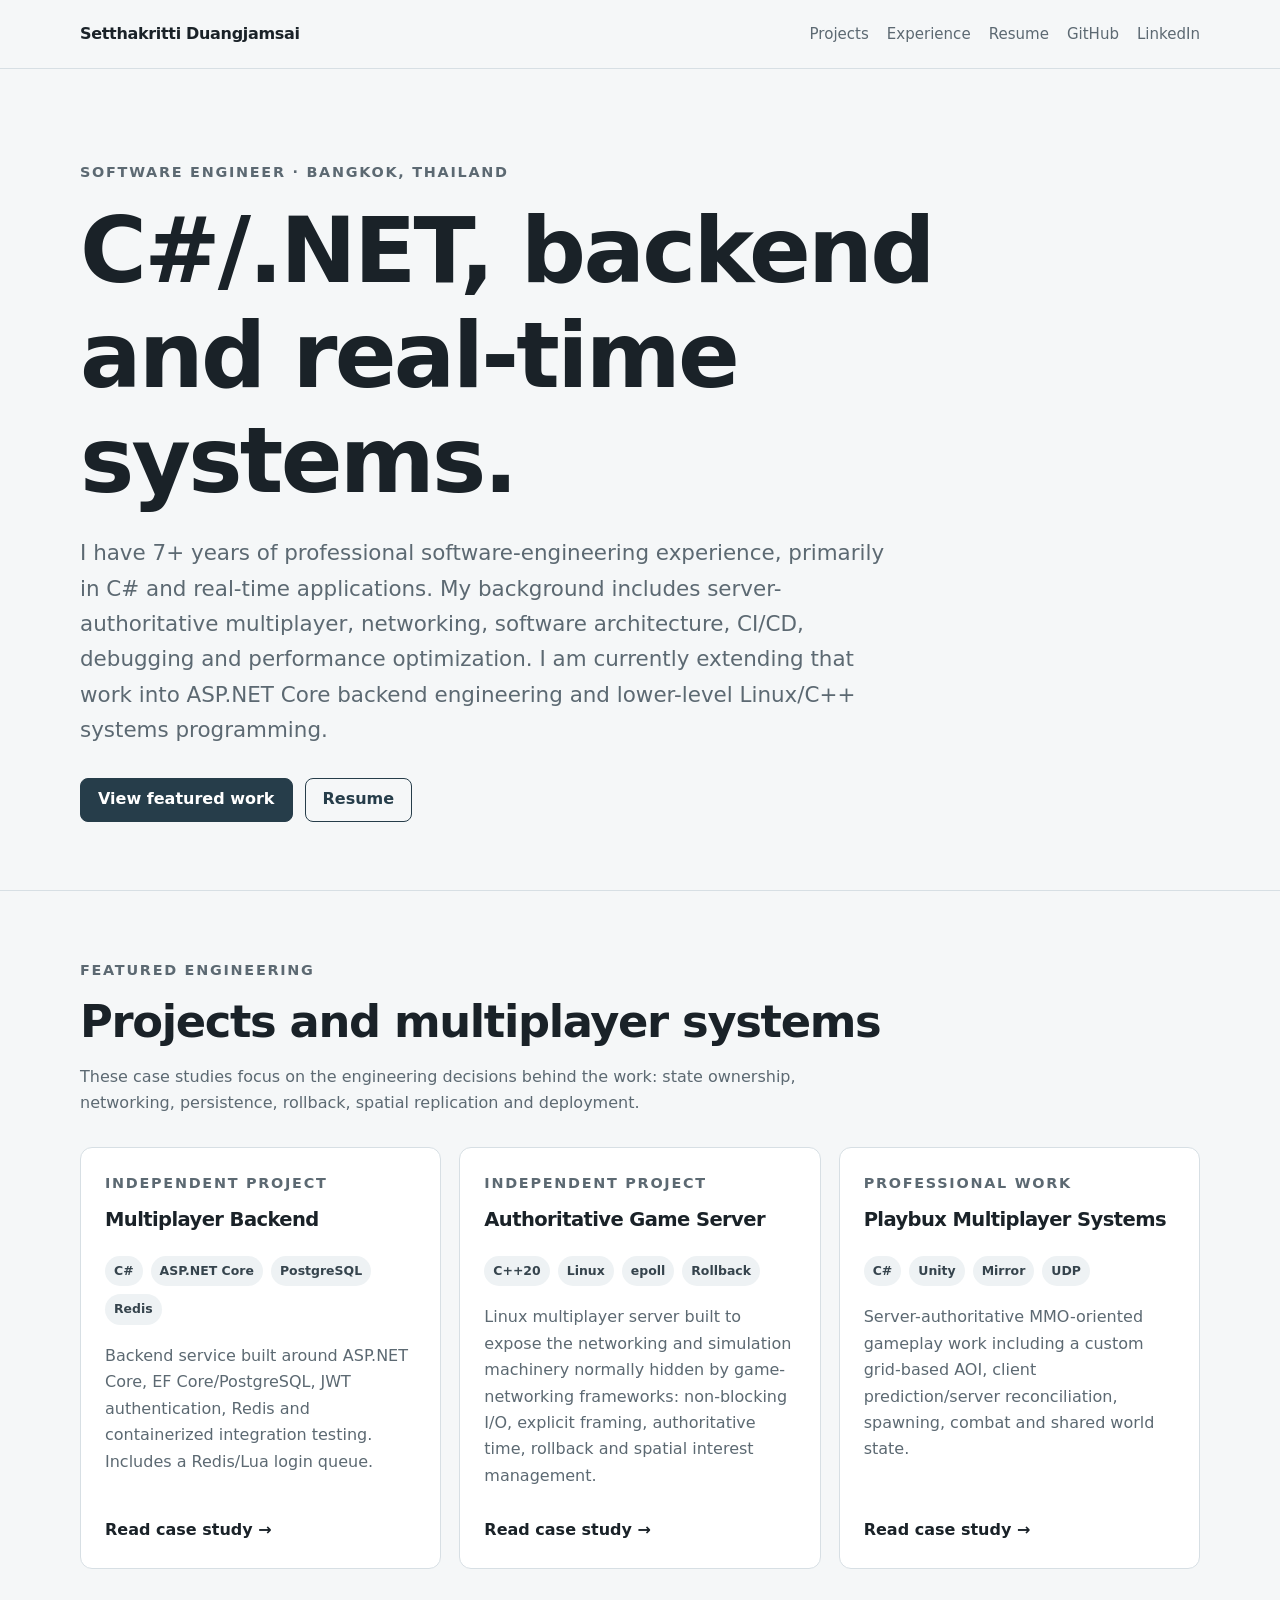
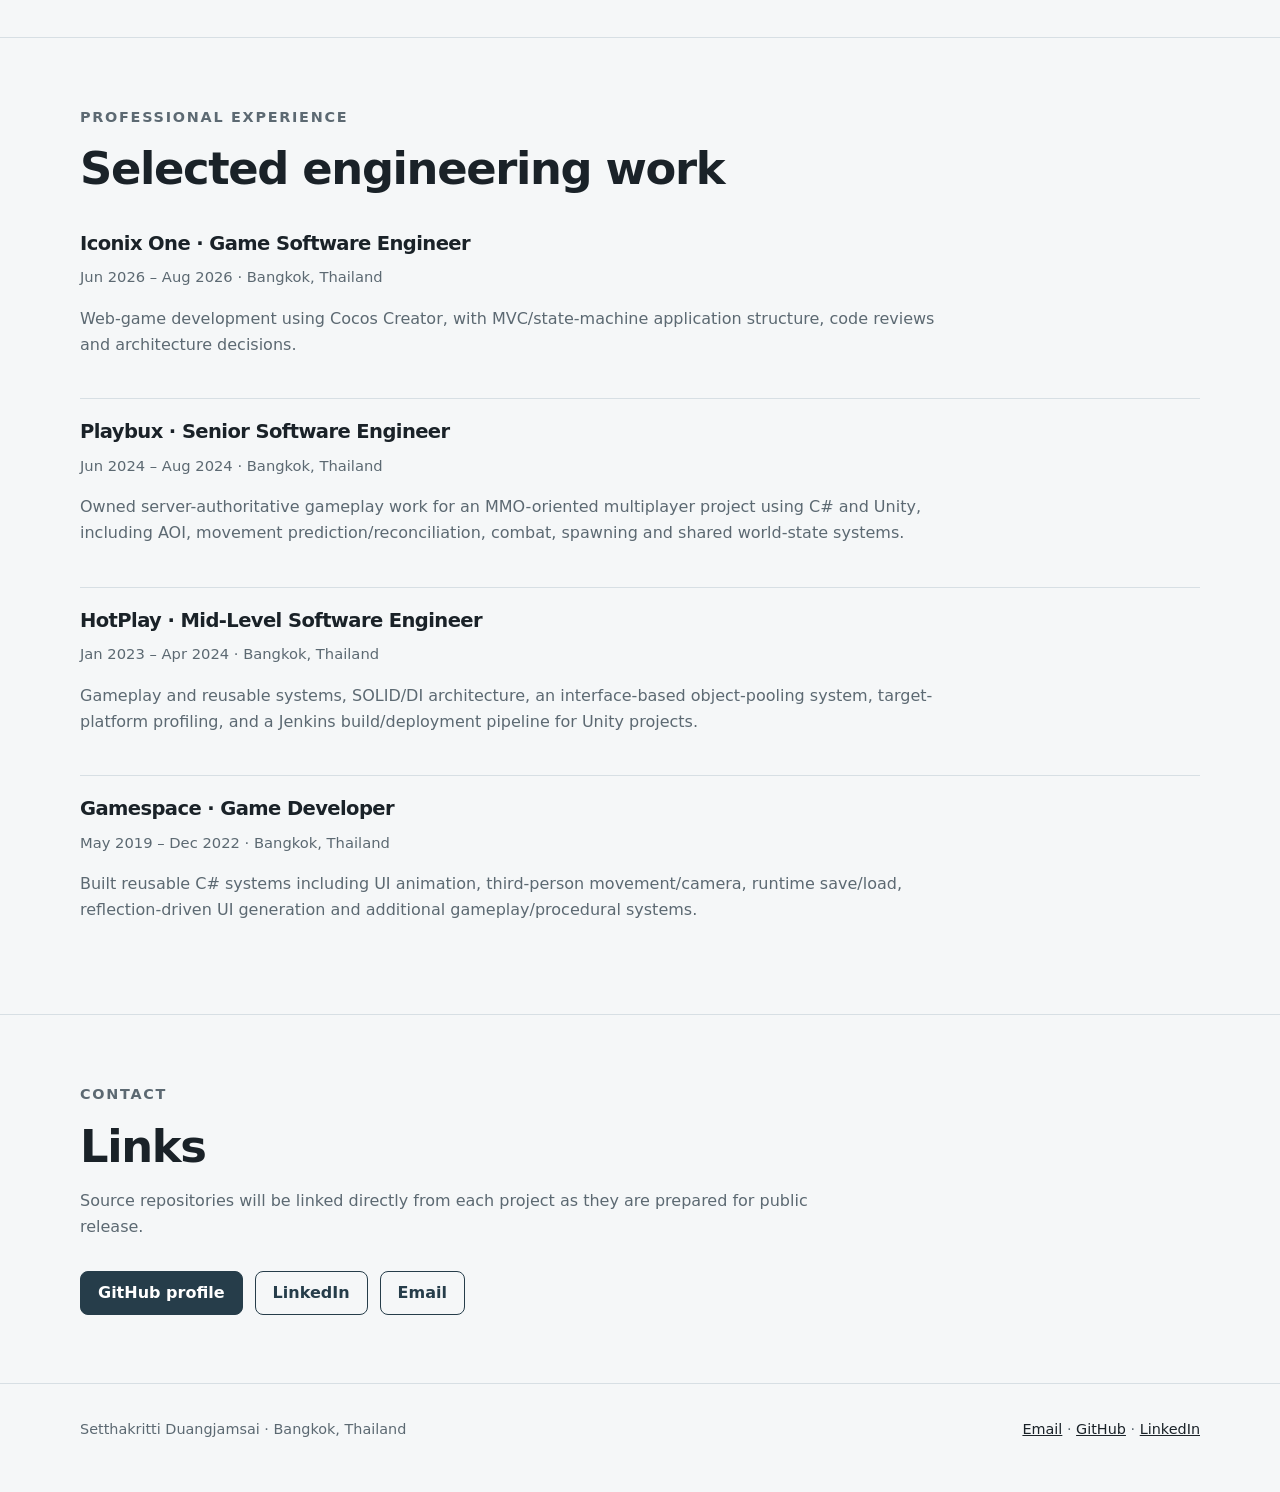
==== index.html @ 608bf7b0 "Create engineering portfolio site" ====
<!doctype html>
<html lang="en">
<head>
  <meta charset="utf-8">
  <meta name="viewport" content="width=device-width, initial-scale=1">
  <title>Setthakritti Duangjamsai · Software Engineer</title>
  <meta name="description" content="Software engineer focused on C#/.NET backend, real-time systems, multiplayer networking, and Linux C++ systems engineering.">
  <link rel="stylesheet" href="/css/style.css">
</head>
<body>
<header class="site-header">
  <div class="container nav">
    <a class="brand" href="/index.html">Setthakritti Duangjamsai</a>
    <nav class="nav-links" aria-label="Primary">
      <a href="/index.html#projects">Projects</a>
      <a href="/index.html#experience">Experience</a>
      <a href="/resume/Setthakritti_Duangjamsai_Resume.pdf">Resume</a>
      <a href="https://github.com/MagicalMontra">GitHub</a>
      <a href="https://www.linkedin.com/in/setthakritti-duangjamsai-0205b9189/">LinkedIn</a>
    </nav>
  </div>
</header>

<main>
  <section class="hero">
    <div class="container">
      <p class="eyebrow">Software Engineer · Bangkok, Thailand</p>
      <h1>C#/.NET, backend and real-time systems.</h1>
      <p class="lead">
        I have 7+ years of professional software-engineering experience, primarily in C# and real-time applications.
        My background includes server-authoritative multiplayer, networking, software architecture, CI/CD,
        debugging and performance optimization. I am currently extending that work into ASP.NET Core backend
        engineering and lower-level Linux/C++ systems programming.
      </p>
      <div class="hero-actions">
        <a class="button" href="#projects">View featured work</a>
        <a class="button secondary" href="/resume/Setthakritti_Duangjamsai_Resume.pdf">Resume</a>
      </div>
    </div>
  </section>

  <section class="section" id="projects">
    <div class="container">
      <p class="eyebrow">Featured engineering</p>
      <h2>Projects and multiplayer systems</h2>
      <p class="section-intro">
        These case studies focus on the engineering decisions behind the work: state ownership,
        networking, persistence, rollback, spatial replication and deployment.
      </p>

      <div class="cards">
        <article class="card">
          <p class="eyebrow">Independent project</p>
          <h3>Multiplayer Backend</h3>
          <div class="tags">
            <span class="tag">C#</span>
            <span class="tag">ASP.NET Core</span>
            <span class="tag">PostgreSQL</span>
            <span class="tag">Redis</span>
          </div>
          <p>
            Backend service built around ASP.NET Core, EF Core/PostgreSQL, JWT authentication,
            Redis and containerized integration testing. Includes a Redis/Lua login queue.
          </p>
          <a class="card-link" href="/projects/backend.html">Read case study →</a>
        </article>

        <article class="card">
          <p class="eyebrow">Independent project</p>
          <h3>Authoritative Game Server</h3>
          <div class="tags">
            <span class="tag">C++20</span>
            <span class="tag">Linux</span>
            <span class="tag">epoll</span>
            <span class="tag">Rollback</span>
          </div>
          <p>
            Linux multiplayer server built to expose the networking and simulation machinery normally
            hidden by game-networking frameworks: non-blocking I/O, explicit framing, authoritative time,
            rollback and spatial interest management.
          </p>
          <a class="card-link" href="/projects/game-server.html">Read case study →</a>
        </article>

        <article class="card">
          <p class="eyebrow">Professional work</p>
          <h3>Playbux Multiplayer Systems</h3>
          <div class="tags">
            <span class="tag">C#</span>
            <span class="tag">Unity</span>
            <span class="tag">Mirror</span>
            <span class="tag">UDP</span>
          </div>
          <p>
            Server-authoritative MMO-oriented gameplay work including a custom grid-based AOI,
            client prediction/server reconciliation, spawning, combat and shared world state.
          </p>
          <a class="card-link" href="/projects/playbux.html">Read case study →</a>
        </article>
      </div>
    </div>
  </section>

  <section class="section" id="experience">
    <div class="container">
      <p class="eyebrow">Professional experience</p>
      <h2>Selected engineering work</h2>

      <div class="work-list">
        <article class="work-item">
          <h3>Iconix One · Game Software Engineer</h3>
          <div class="work-meta">Jun 2026 – Aug 2026 · Bangkok, Thailand</div>
          <p>
            Web-game development using Cocos Creator, with MVC/state-machine application structure,
            code reviews and architecture decisions.
          </p>
        </article>

        <article class="work-item">
          <h3>Playbux · Senior Software Engineer</h3>
          <div class="work-meta">Jun 2024 – Aug 2024 · Bangkok, Thailand</div>
          <p>
            Owned server-authoritative gameplay work for an MMO-oriented multiplayer project using C# and Unity,
            including AOI, movement prediction/reconciliation, combat, spawning and shared world-state systems.
          </p>
        </article>

        <article class="work-item">
          <h3>HotPlay · Mid-Level Software Engineer</h3>
          <div class="work-meta">Jan 2023 – Apr 2024 · Bangkok, Thailand</div>
          <p>
            Gameplay and reusable systems, SOLID/DI architecture, an interface-based object-pooling system,
            target-platform profiling, and a Jenkins build/deployment pipeline for Unity projects.
          </p>
        </article>

        <article class="work-item">
          <h3>Gamespace · Game Developer</h3>
          <div class="work-meta">May 2019 – Dec 2022 · Bangkok, Thailand</div>
          <p>
            Built reusable C# systems including UI animation, third-person movement/camera, runtime save/load,
            reflection-driven UI generation and additional gameplay/procedural systems.
          </p>
        </article>
      </div>
    </div>
  </section>

  <section class="section">
    <div class="container">
      <p class="eyebrow">Contact</p>
      <h2>Links</h2>
      <p class="section-intro">
        Source repositories will be linked directly from each project as they are prepared for public release.
      </p>
      <div class="actions">
        <a class="button" href="https://github.com/MagicalMontra">GitHub profile</a>
        <a class="button secondary" href="https://www.linkedin.com/in/setthakritti-duangjamsai-0205b9189/">LinkedIn</a>
        <a class="button secondary" href="mailto:setthakritti@gmail.com">Email</a>
      </div>
    </div>
  </section>
</main>

<footer class="footer">
  <div class="container footer-row">
    <span>Setthakritti Duangjamsai · Bangkok, Thailand</span>
    <span>
      <a href="mailto:setthakritti@gmail.com">Email</a> ·
      <a href="https://github.com/MagicalMontra">GitHub</a> ·
      <a href="https://www.linkedin.com/in/setthakritti-duangjamsai-0205b9189/">LinkedIn</a>
    </span>
  </div>
</footer>
</body>
</html>
---- css/style.css ----
:root {
  --bg: #f5f7f8;
  --surface: #ffffff;
  --surface-soft: #eef2f4;
  --text: #1a2228;
  --muted: #5c6972;
  --line: #d7dfe4;
  --accent: #263d4a;
  --accent-soft: #dfe8ec;
  --max: 1120px;
}

* { box-sizing: border-box; }

html {
  scroll-behavior: smooth;
}

body {
  margin: 0;
  font-family: Inter, ui-sans-serif, system-ui, -apple-system, BlinkMacSystemFont,
    "Segoe UI", sans-serif;
  color: var(--text);
  background: var(--bg);
  line-height: 1.65;
  -webkit-font-smoothing: antialiased;
}

a {
  color: inherit;
}

a:hover {
  color: var(--accent);
}

.container {
  width: min(calc(100% - 40px), var(--max));
  margin: 0 auto;
}

.site-header {
  position: sticky;
  top: 0;
  z-index: 20;
  background: rgba(245,247,248,.94);
  backdrop-filter: blur(12px);
  border-bottom: 1px solid var(--line);
}

.nav {
  min-height: 68px;
  display: flex;
  align-items: center;
  justify-content: space-between;
  gap: 24px;
}

.brand {
  font-weight: 750;
  text-decoration: none;
  letter-spacing: -.02em;
}

.nav-links {
  display: flex;
  align-items: center;
  gap: 18px;
  flex-wrap: wrap;
}

.nav-links a {
  color: var(--muted);
  text-decoration: none;
  font-size: .94rem;
}

.nav-links a:hover {
  color: var(--text);
}

.hero {
  padding: 92px 0 68px;
  border-bottom: 1px solid var(--line);
}

.eyebrow {
  margin: 0 0 14px;
  color: var(--muted);
  font-size: .9rem;
  font-weight: 700;
  text-transform: uppercase;
  letter-spacing: .12em;
}

h1, h2, h3 {
  margin-top: 0;
  line-height: 1.15;
  letter-spacing: -.03em;
}

h1 {
  max-width: 900px;
  margin-bottom: 22px;
  font-size: clamp(2.8rem, 8vw, 5.7rem);
  font-weight: 790;
}

h2 {
  margin-bottom: 16px;
  font-size: clamp(1.9rem, 4vw, 2.8rem);
}

h3 {
  margin-bottom: 10px;
  font-size: 1.22rem;
}

.lead {
  max-width: 820px;
  margin: 0;
  color: var(--muted);
  font-size: clamp(1.08rem, 2vw, 1.34rem);
}

.hero-actions,
.actions {
  display: flex;
  gap: 12px;
  flex-wrap: wrap;
  margin-top: 30px;
}

.button {
  display: inline-flex;
  align-items: center;
  justify-content: center;
  min-height: 44px;
  padding: 0 17px;
  border: 1px solid var(--accent);
  border-radius: 8px;
  background: var(--accent);
  color: #fff;
  font-weight: 700;
  text-decoration: none;
}

.button.secondary {
  background: transparent;
  color: var(--accent);
}

.section {
  padding: 68px 0;
  border-bottom: 1px solid var(--line);
}

.section-intro {
  max-width: 760px;
  margin: 0 0 30px;
  color: var(--muted);
}

.cards {
  display: grid;
  grid-template-columns: repeat(3, 1fr);
  gap: 18px;
}

.card {
  display: flex;
  flex-direction: column;
  min-height: 100%;
  padding: 24px;
  border: 1px solid var(--line);
  border-radius: 12px;
  background: var(--surface);
}

.card p {
  margin-top: 0;
  color: var(--muted);
}

.card .card-link {
  margin-top: auto;
  padding-top: 12px;
  font-weight: 750;
  text-decoration: none;
}

.tags {
  display: flex;
  gap: 8px;
  flex-wrap: wrap;
  margin: 14px 0 18px;
}

.tag {
  padding: 5px 9px;
  border-radius: 999px;
  background: var(--surface-soft);
  color: #36444d;
  font-size: .78rem;
  font-weight: 700;
}

.work-list {
  display: grid;
  gap: 18px;
}

.work-item {
  padding: 22px 0;
  border-top: 1px solid var(--line);
}

.work-item:first-child {
  border-top: 0;
}

.work-meta {
  color: var(--muted);
  font-size: .92rem;
}

.work-item p {
  max-width: 860px;
  margin-bottom: 0;
  color: var(--muted);
}

.detail-hero {
  padding: 74px 0 50px;
  border-bottom: 1px solid var(--line);
}

.detail-hero h1 {
  max-width: 950px;
  font-size: clamp(2.5rem, 7vw, 4.7rem);
}

.content-grid {
  display: grid;
  grid-template-columns: 1.8fr .8fr;
  gap: 54px;
  align-items: start;
}

.prose {
  max-width: 790px;
}

.prose p,
.prose li {
  color: #37434b;
}

.prose h2 {
  margin-top: 48px;
  margin-bottom: 14px;
  font-size: 1.7rem;
}

.prose h3 {
  margin-top: 30px;
}

.prose ul {
  padding-left: 22px;
}

.sidebar {
  position: sticky;
  top: 96px;
  padding: 22px;
  border: 1px solid var(--line);
  border-radius: 12px;
  background: var(--surface);
}

.sidebar dl {
  margin: 0;
}

.sidebar dt {
  margin-top: 16px;
  color: var(--muted);
  font-size: .78rem;
  font-weight: 750;
  text-transform: uppercase;
  letter-spacing: .08em;
}

.sidebar dt:first-child {
  margin-top: 0;
}

.sidebar dd {
  margin: 3px 0 0;
}

.architecture {
  overflow-x: auto;
  margin: 24px 0;
  padding: 24px;
  border: 1px solid var(--line);
  border-radius: 10px;
  background: #11181d;
  color: #e9f0f3;
  font-family: "Cascadia Code", "SFMono-Regular", Consolas, monospace;
  font-size: .87rem;
  line-height: 1.55;
  white-space: pre;
}

.callout {
  margin: 28px 0;
  padding: 18px 20px;
  border-left: 4px solid var(--accent);
  background: var(--accent-soft);
}

.footer {
  padding: 34px 0 50px;
  color: var(--muted);
  font-size: .9rem;
}

.footer-row {
  display: flex;
  justify-content: space-between;
  gap: 20px;
  flex-wrap: wrap;
}

.footer a {
  color: var(--text);
}

@media (max-width: 860px) {
  .cards,
  .content-grid {
    grid-template-columns: 1fr;
  }

  .sidebar {
    position: static;
  }

  .hero {
    padding-top: 64px;
  }
}

@media (max-width: 620px) {
  .container {
    width: min(calc(100% - 28px), var(--max));
  }

  .nav {
    align-items: flex-start;
    flex-direction: column;
    padding: 14px 0;
  }

  .nav-links {
    gap: 12px;
  }

  .hero,
  .section {
    padding-top: 50px;
    padding-bottom: 50px;
  }
}
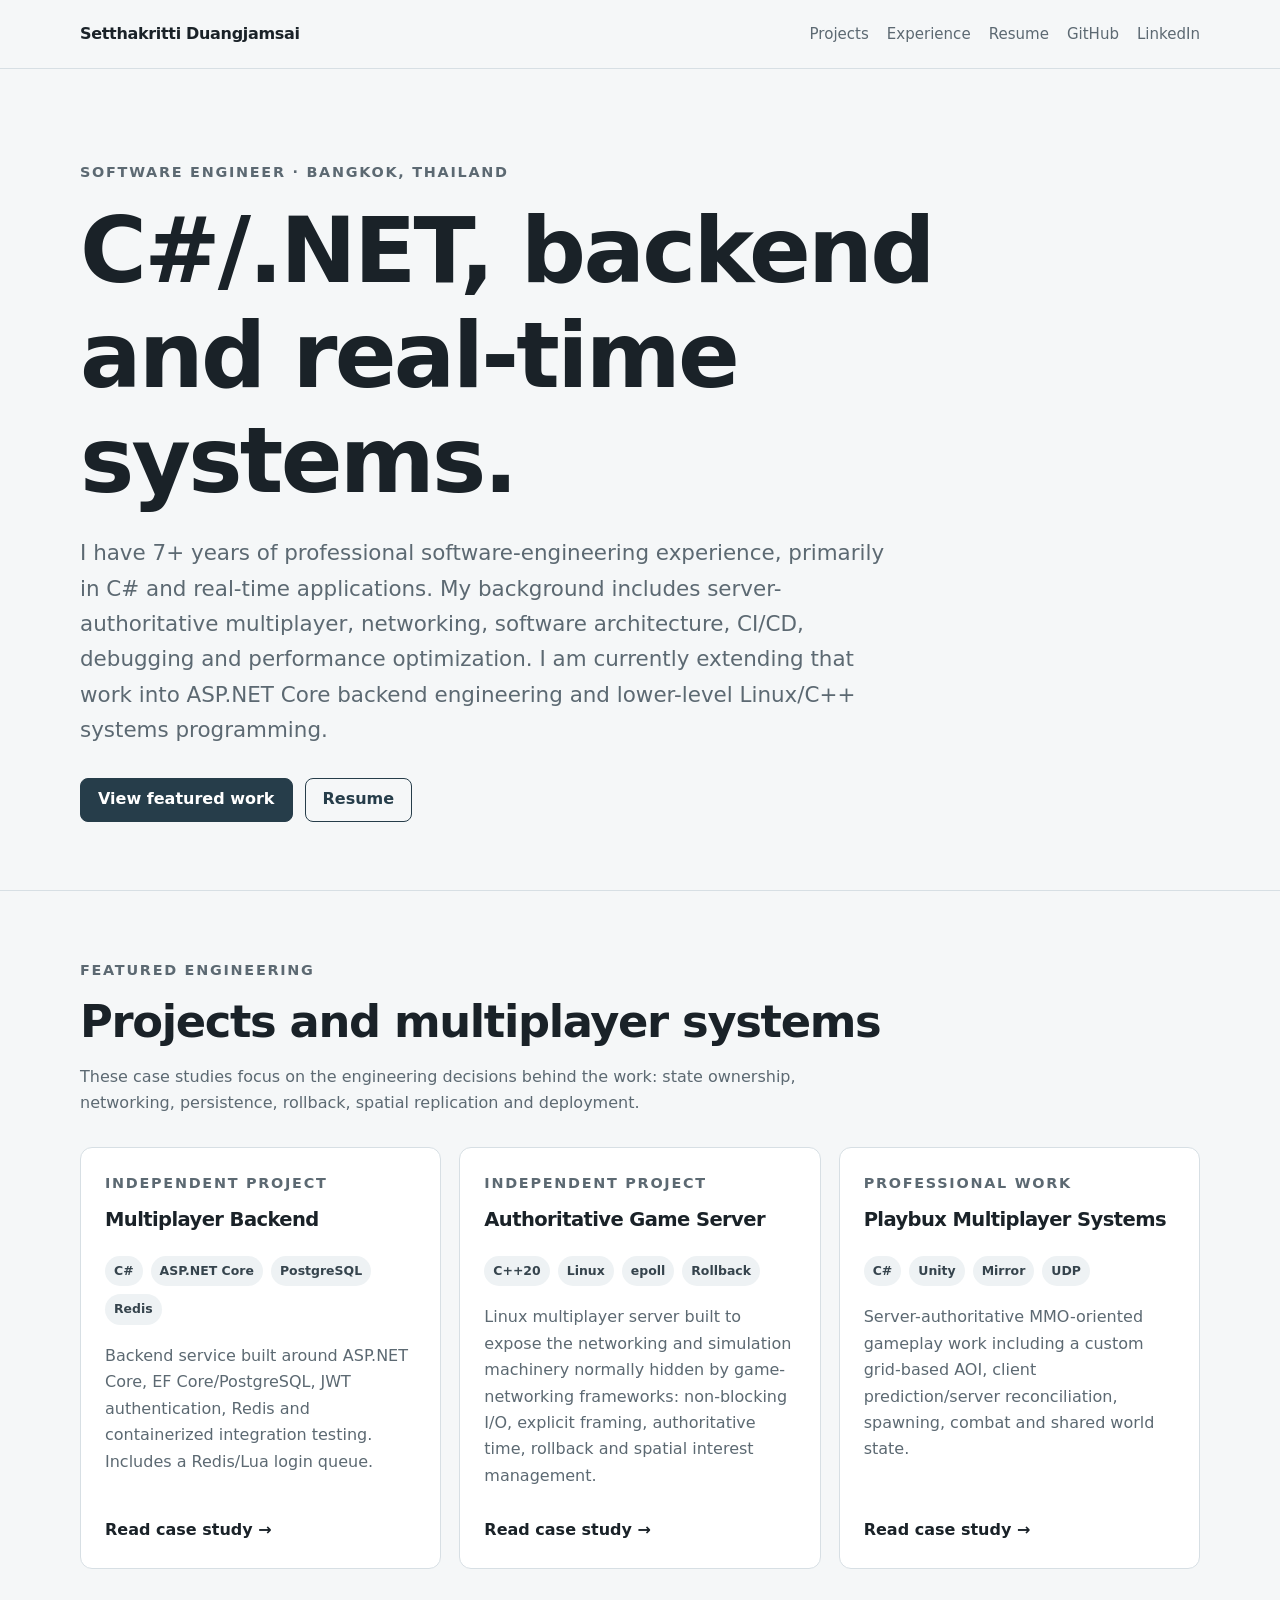
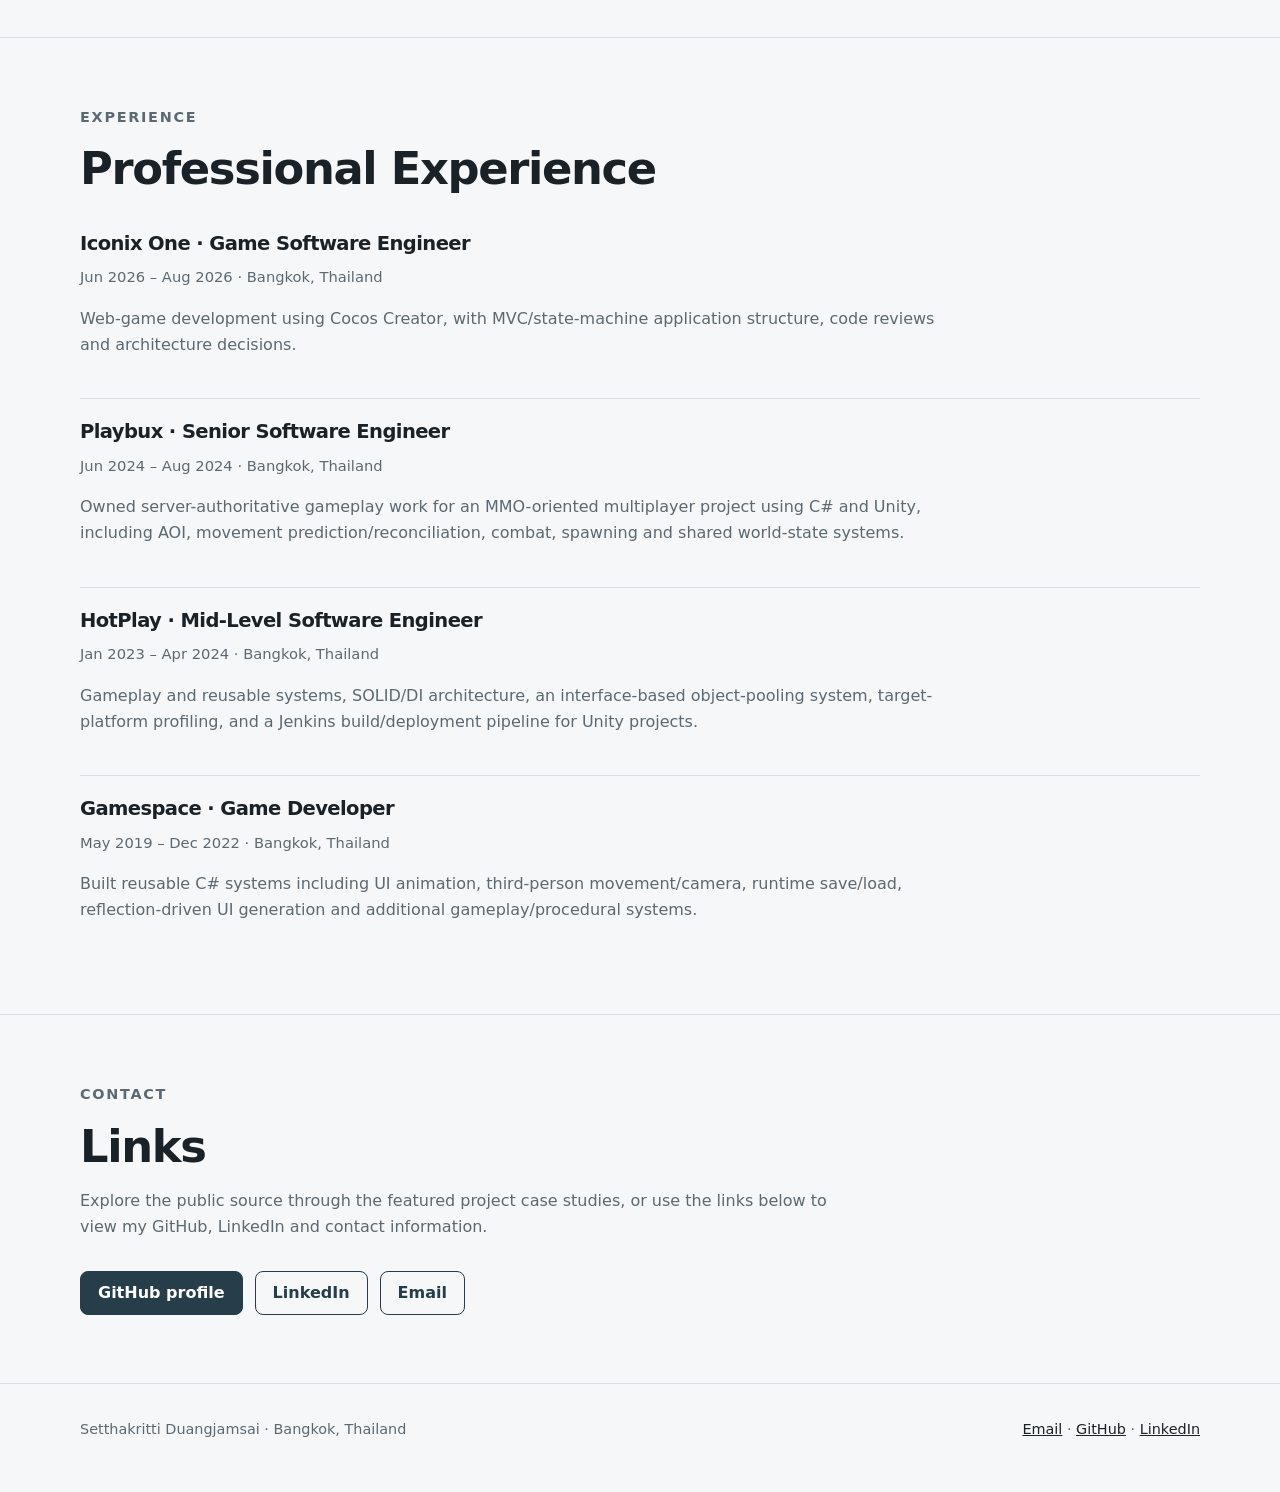
==== commit fe222cc6: "Clean up homepage section wording" ====
--- a/index.html
+++ b/index.html
@@ -103,8 +103,8 @@
 
   <section class="section" id="experience">
     <div class="container">
-      <p class="eyebrow">Professional experience</p>
-      <h2>Selected engineering work</h2>
+      <p class="eyebrow">Experience</p>
+      <h2>Professional Experience</h2>
 
       <div class="work-list">
         <article class="work-item">
@@ -151,7 +151,7 @@
       <p class="eyebrow">Contact</p>
       <h2>Links</h2>
       <p class="section-intro">
-        Source repositories will be linked directly from each project as they are prepared for public release.
+        Explore the public source through the featured project case studies, or use the links below to view my GitHub, LinkedIn and contact information.
       </p>
       <div class="actions">
         <a class="button" href="https://github.com/MagicalMontra">GitHub profile</a>
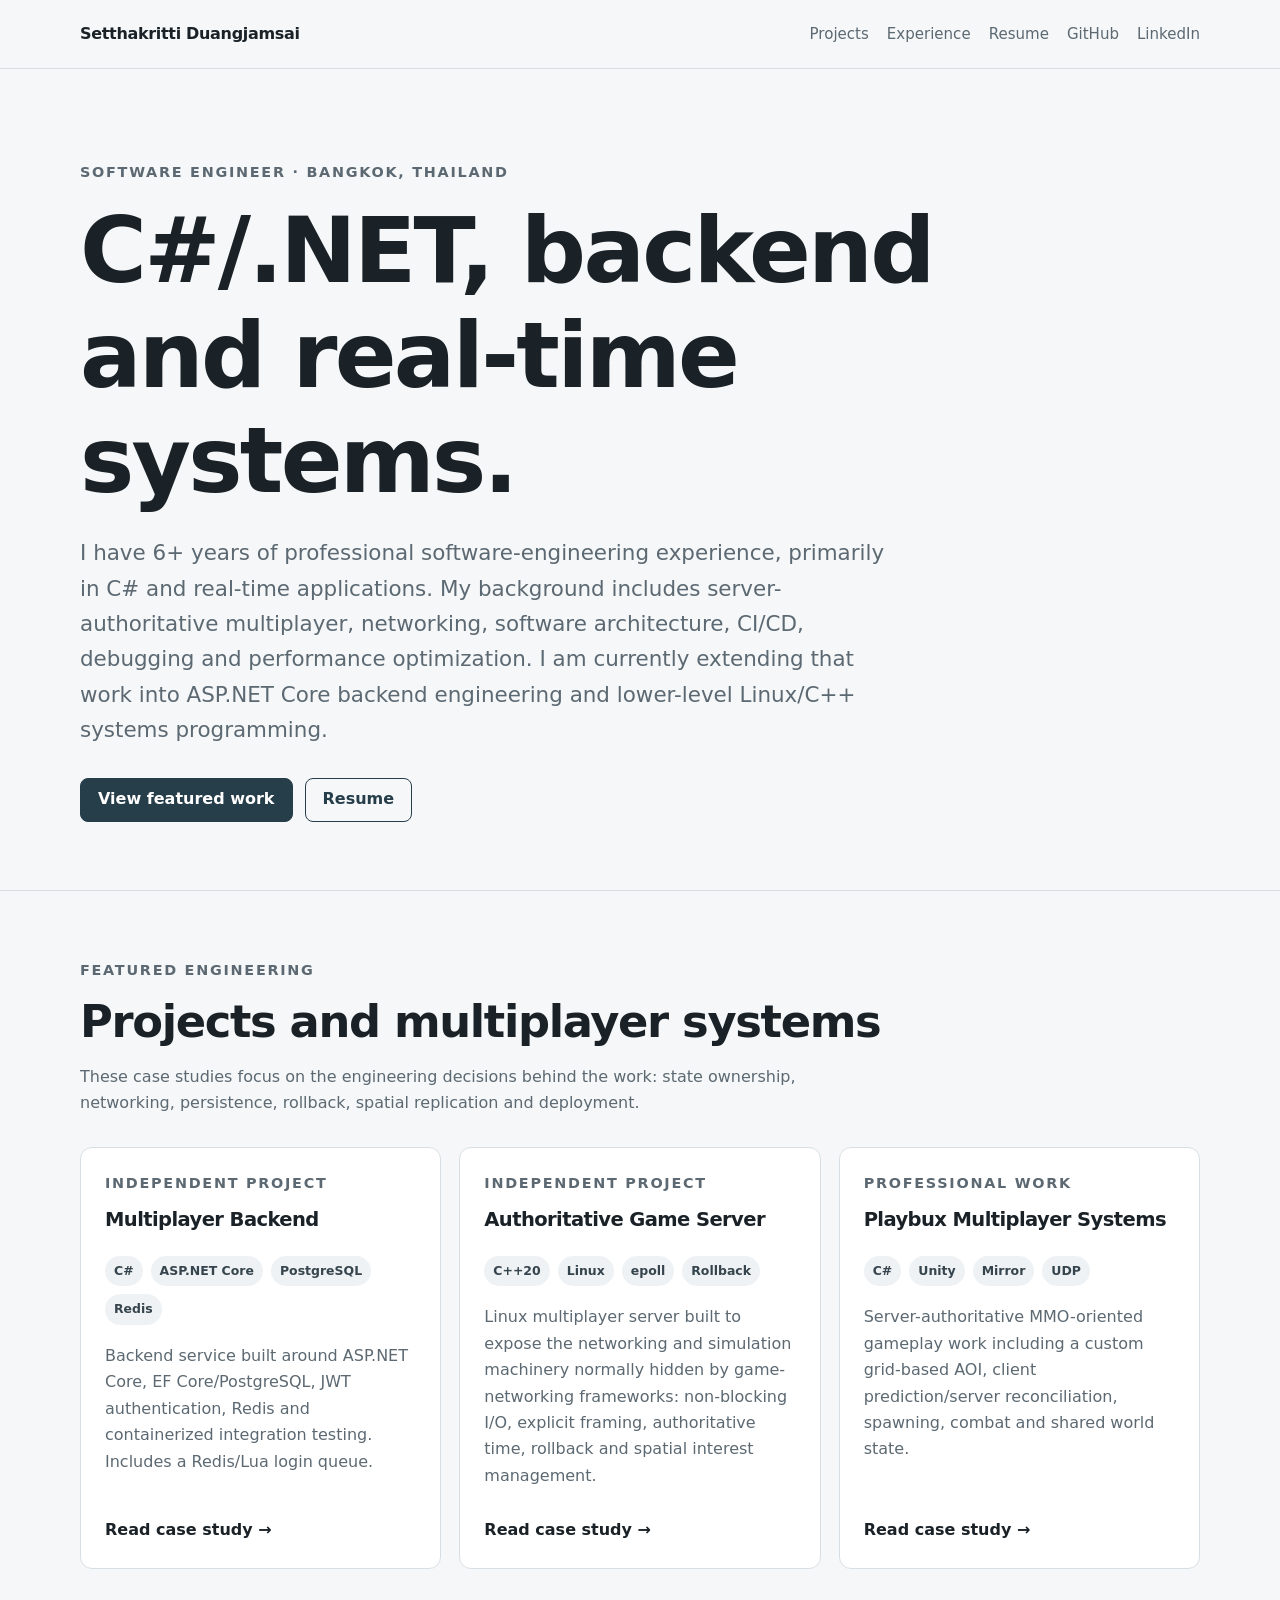
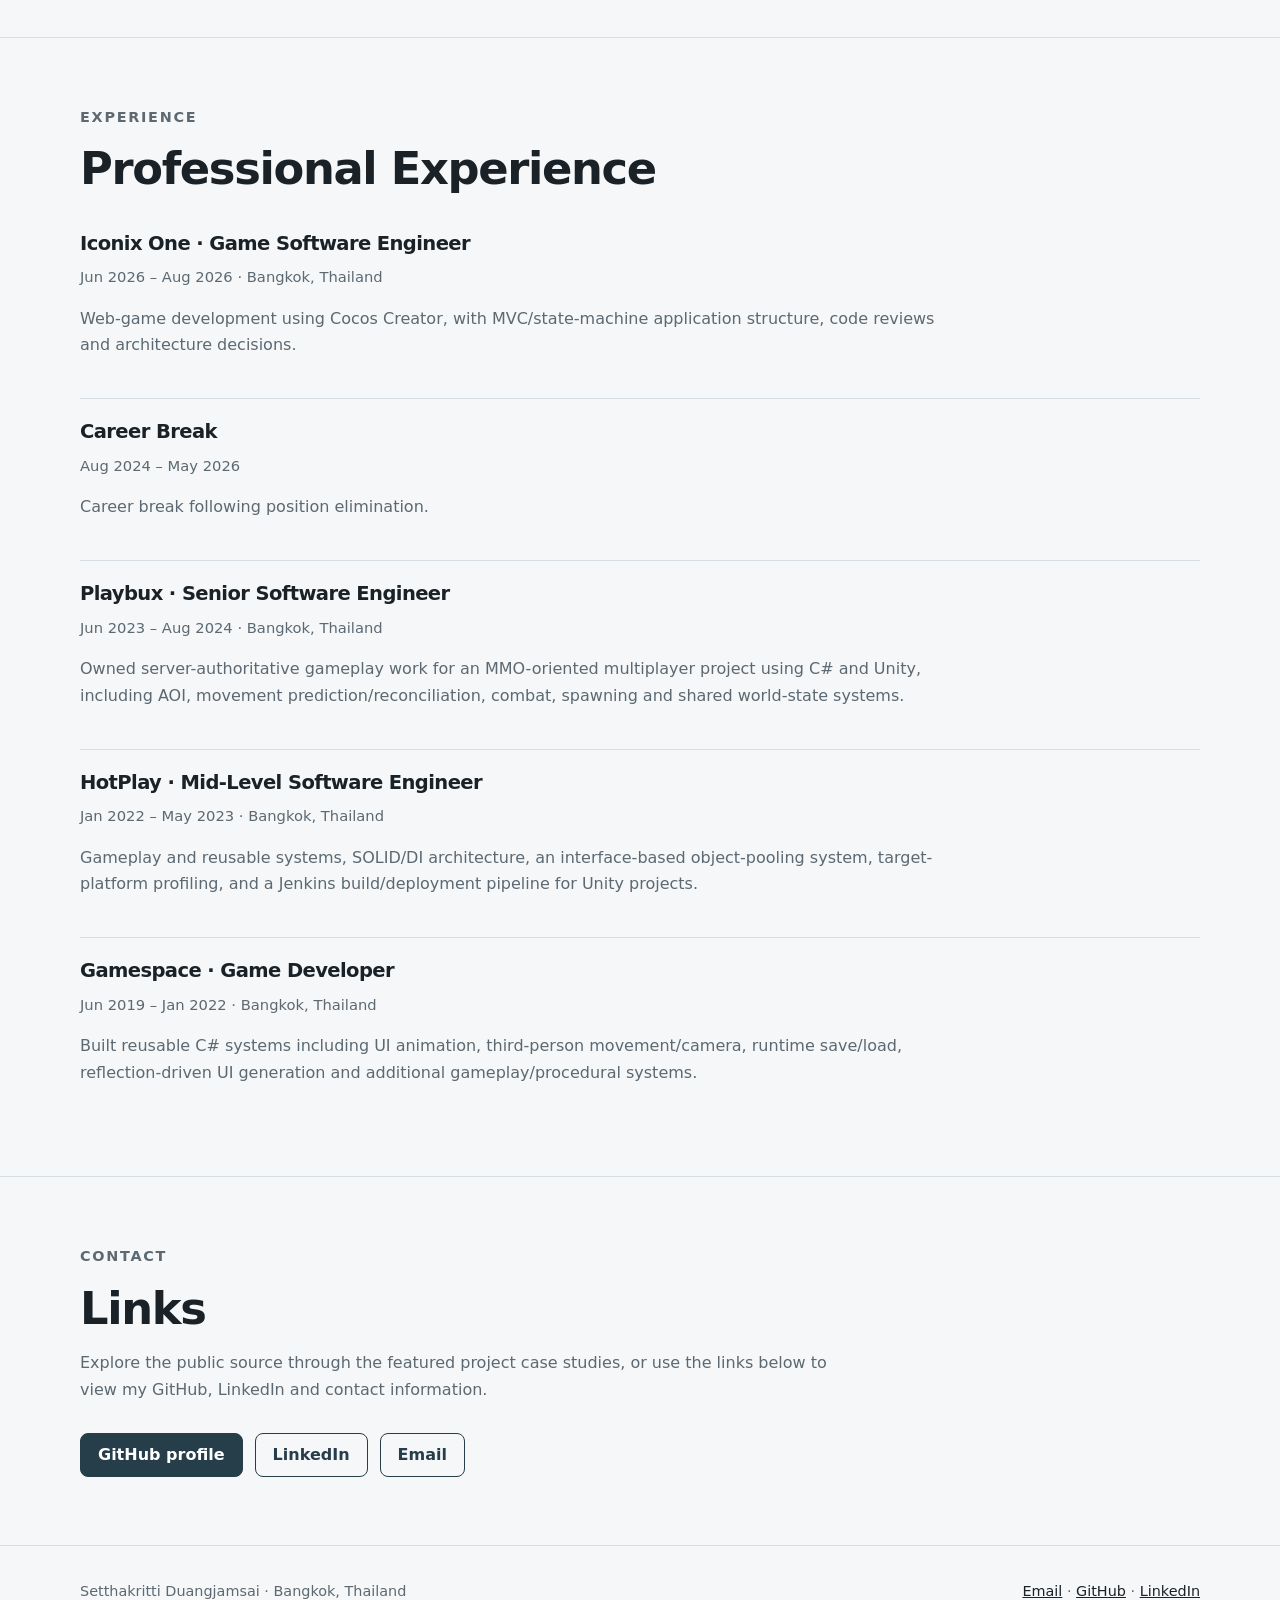
==== commit 1370a682: "Align experience timeline with LinkedIn" ====
--- a/index.html
+++ b/index.html
@@ -27,7 +27,7 @@
       <p class="eyebrow">Software Engineer · Bangkok, Thailand</p>
       <h1>C#/.NET, backend and real-time systems.</h1>
       <p class="lead">
-        I have 7+ years of professional software-engineering experience, primarily in C# and real-time applications.
+        I have 6+ years of professional software-engineering experience, primarily in C# and real-time applications.
         My background includes server-authoritative multiplayer, networking, software architecture, CI/CD,
         debugging and performance optimization. I am currently extending that work into ASP.NET Core backend
         engineering and lower-level Linux/C++ systems programming.
@@ -117,8 +117,16 @@
         </article>
 
         <article class="work-item">
+          <h3>Career Break</h3>
+          <div class="work-meta">Aug 2024 – May 2026</div>
+          <p>
+            Career break following position elimination.
+          </p>
+        </article>
+
+        <article class="work-item">
           <h3>Playbux · Senior Software Engineer</h3>
-          <div class="work-meta">Jun 2024 – Aug 2024 · Bangkok, Thailand</div>
+          <div class="work-meta">Jun 2023 – Aug 2024 · Bangkok, Thailand</div>
           <p>
             Owned server-authoritative gameplay work for an MMO-oriented multiplayer project using C# and Unity,
             including AOI, movement prediction/reconciliation, combat, spawning and shared world-state systems.
@@ -127,7 +135,7 @@
 
         <article class="work-item">
           <h3>HotPlay · Mid-Level Software Engineer</h3>
-          <div class="work-meta">Jan 2023 – Apr 2024 · Bangkok, Thailand</div>
+          <div class="work-meta">Jan 2022 – May 2023 · Bangkok, Thailand</div>
           <p>
             Gameplay and reusable systems, SOLID/DI architecture, an interface-based object-pooling system,
             target-platform profiling, and a Jenkins build/deployment pipeline for Unity projects.
@@ -136,7 +144,7 @@
 
         <article class="work-item">
           <h3>Gamespace · Game Developer</h3>
-          <div class="work-meta">May 2019 – Dec 2022 · Bangkok, Thailand</div>
+          <div class="work-meta">Jun 2019 – Jan 2022 · Bangkok, Thailand</div>
           <p>
             Built reusable C# systems including UI animation, third-person movement/camera, runtime save/load,
             reflection-driven UI generation and additional gameplay/procedural systems.
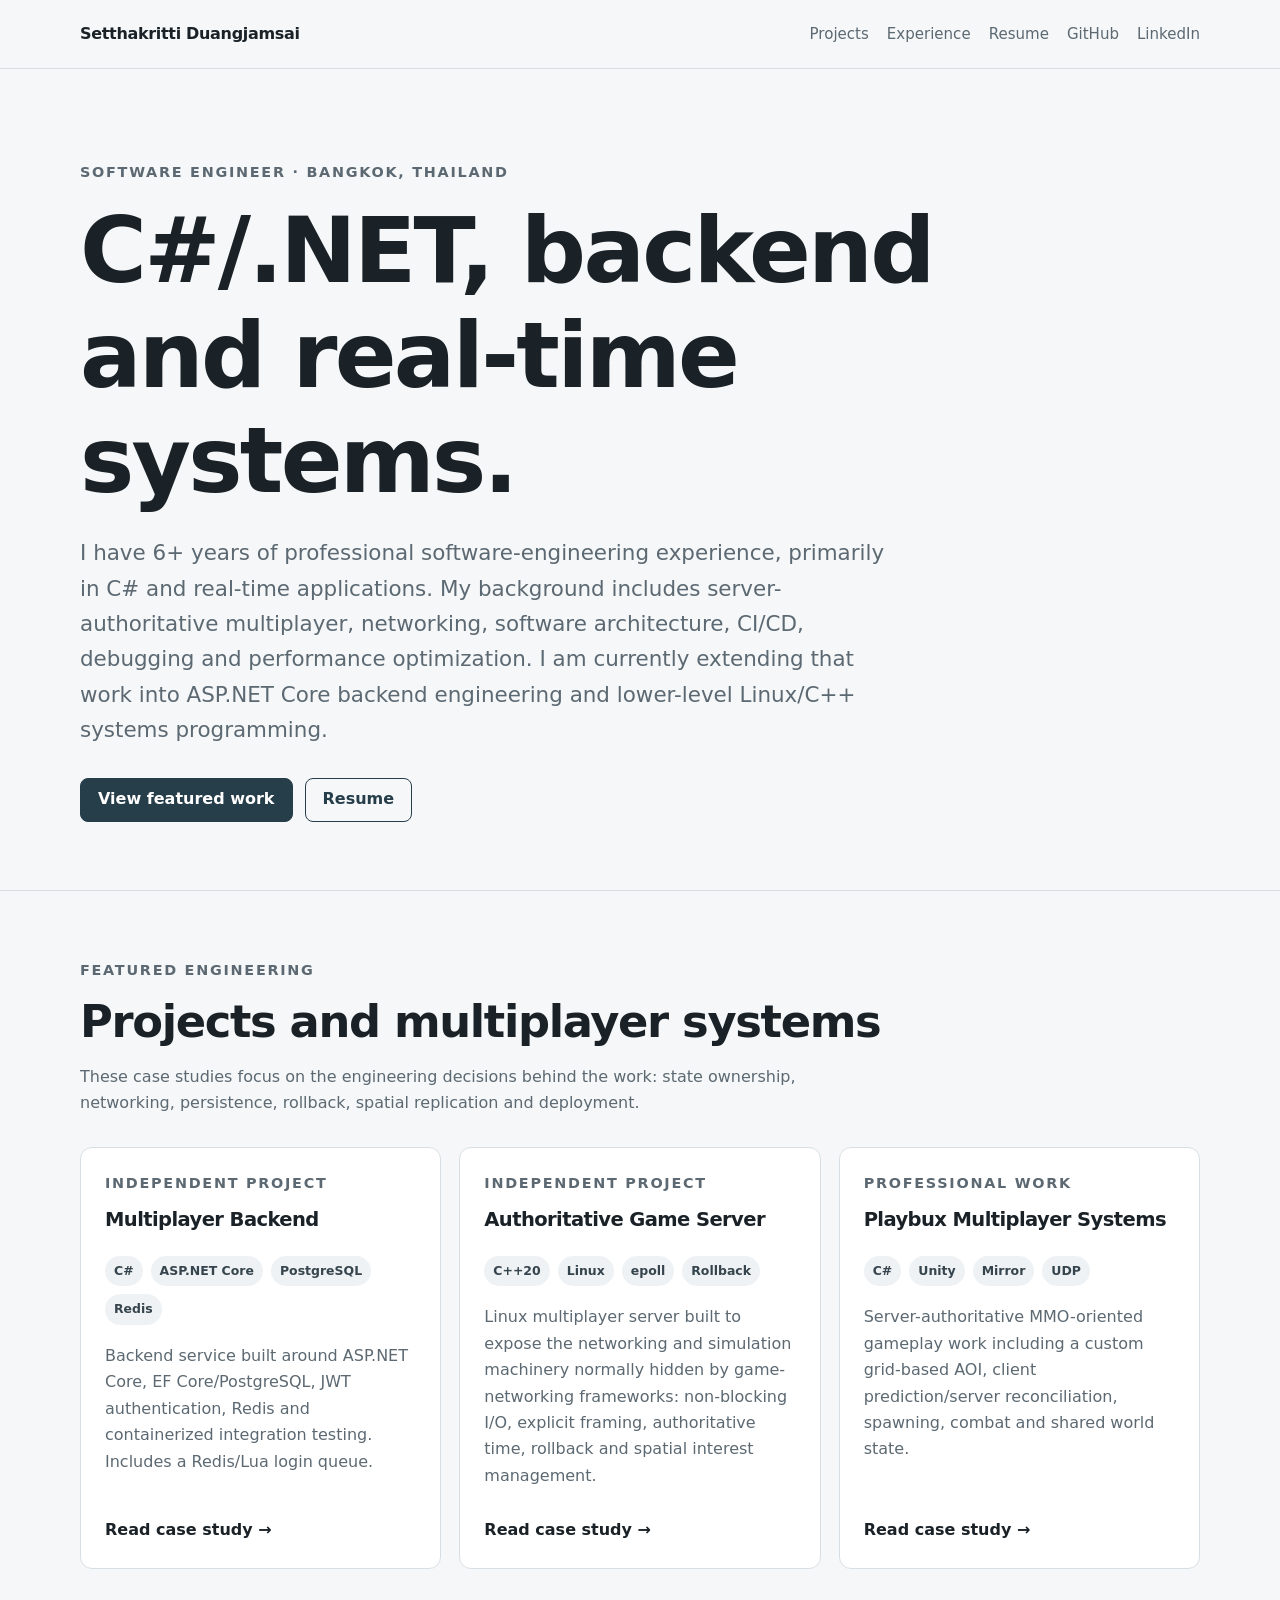
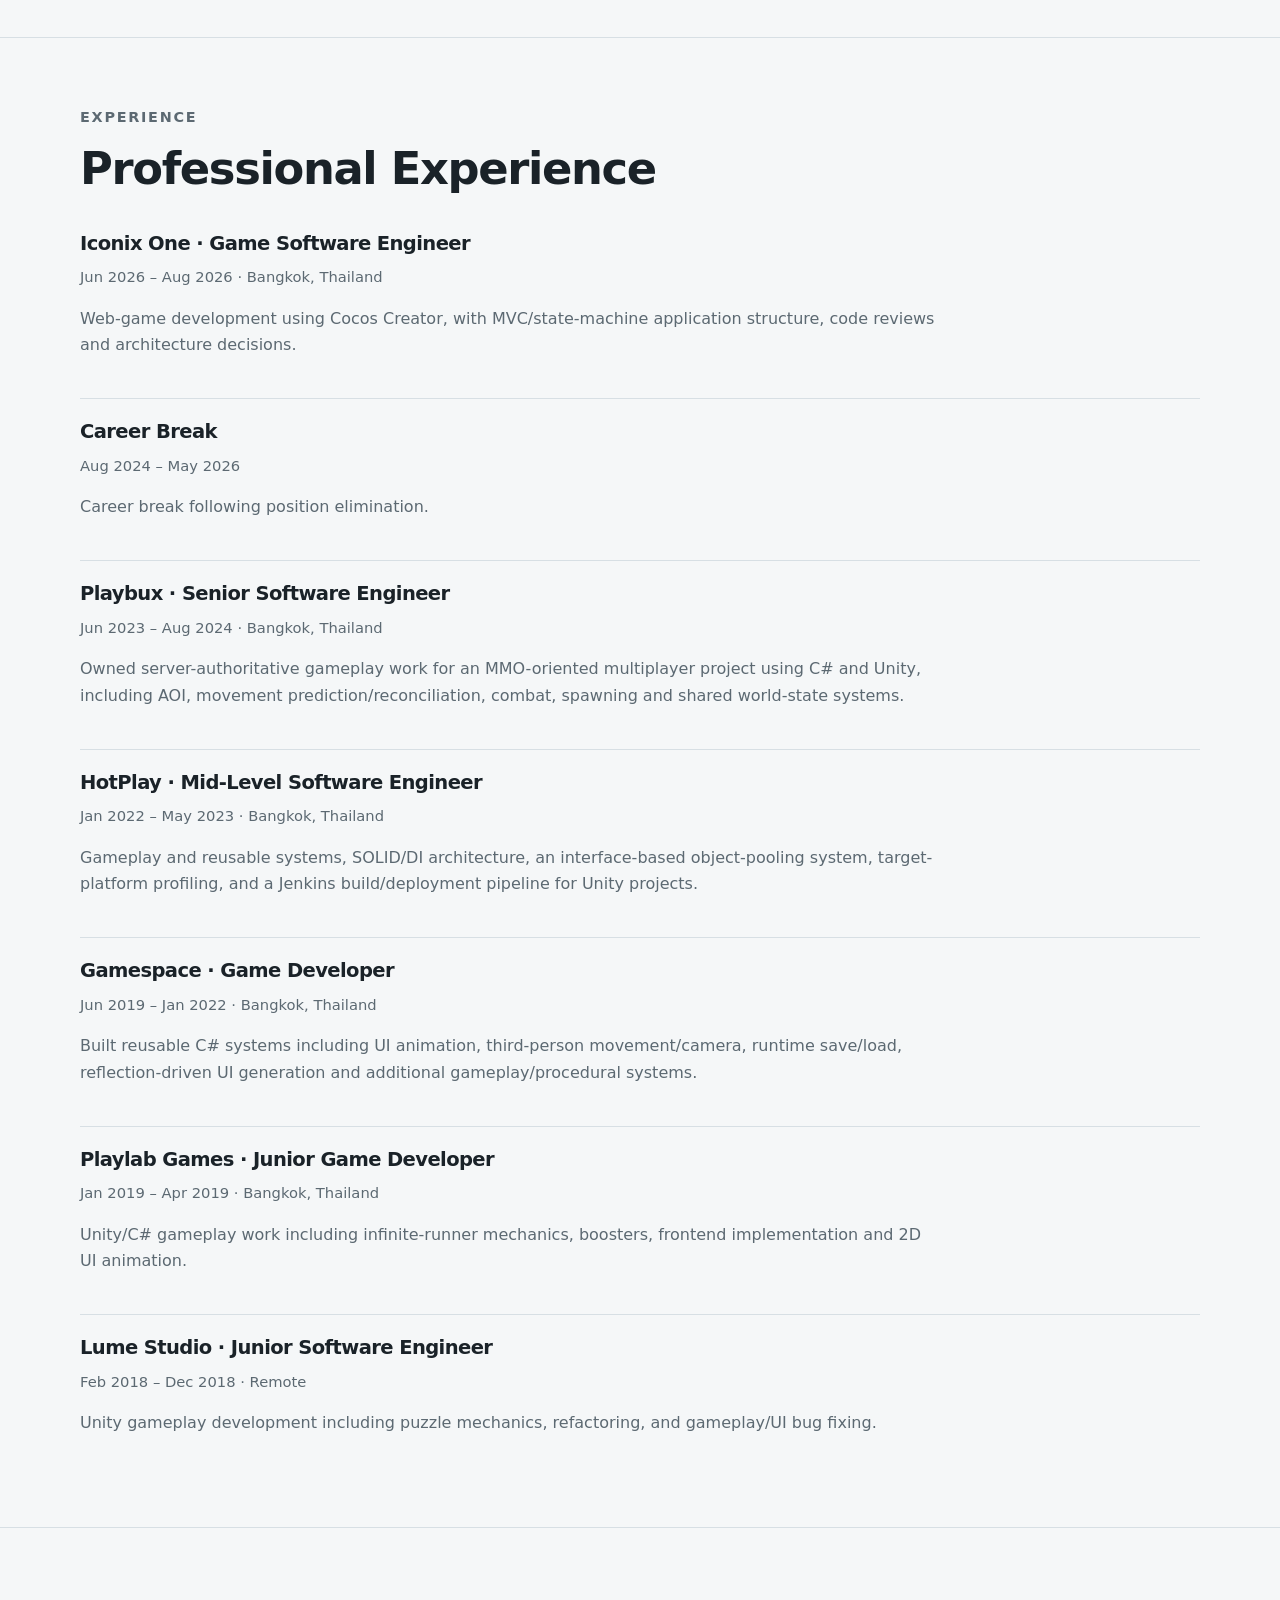
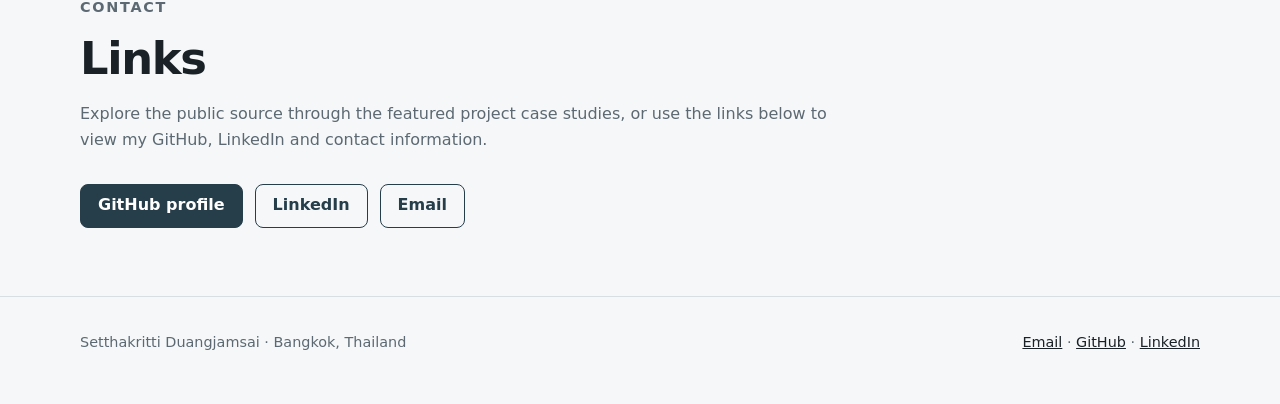
==== commit 427abf5d: "Complete corrected experience timeline" ====
--- a/index.html
+++ b/index.html
@@ -119,9 +119,7 @@
         <article class="work-item">
           <h3>Career Break</h3>
           <div class="work-meta">Aug 2024 – May 2026</div>
-          <p>
-            Career break following position elimination.
-          </p>
+          <p>Career break following position elimination.</p>
         </article>
 
         <article class="work-item">
@@ -148,6 +146,22 @@
           <p>
             Built reusable C# systems including UI animation, third-person movement/camera, runtime save/load,
             reflection-driven UI generation and additional gameplay/procedural systems.
+          </p>
+        </article>
+
+        <article class="work-item">
+          <h3>Playlab Games · Junior Game Developer</h3>
+          <div class="work-meta">Jan 2019 – Apr 2019 · Bangkok, Thailand</div>
+          <p>
+            Unity/C# gameplay work including infinite-runner mechanics, boosters, frontend implementation and 2D UI animation.
+          </p>
+        </article>
+
+        <article class="work-item">
+          <h3>Lume Studio · Junior Software Engineer</h3>
+          <div class="work-meta">Feb 2018 – Dec 2018 · Remote</div>
+          <p>
+            Unity gameplay development including puzzle mechanics, refactoring, and gameplay/UI bug fixing.
           </p>
         </article>
       </div>
